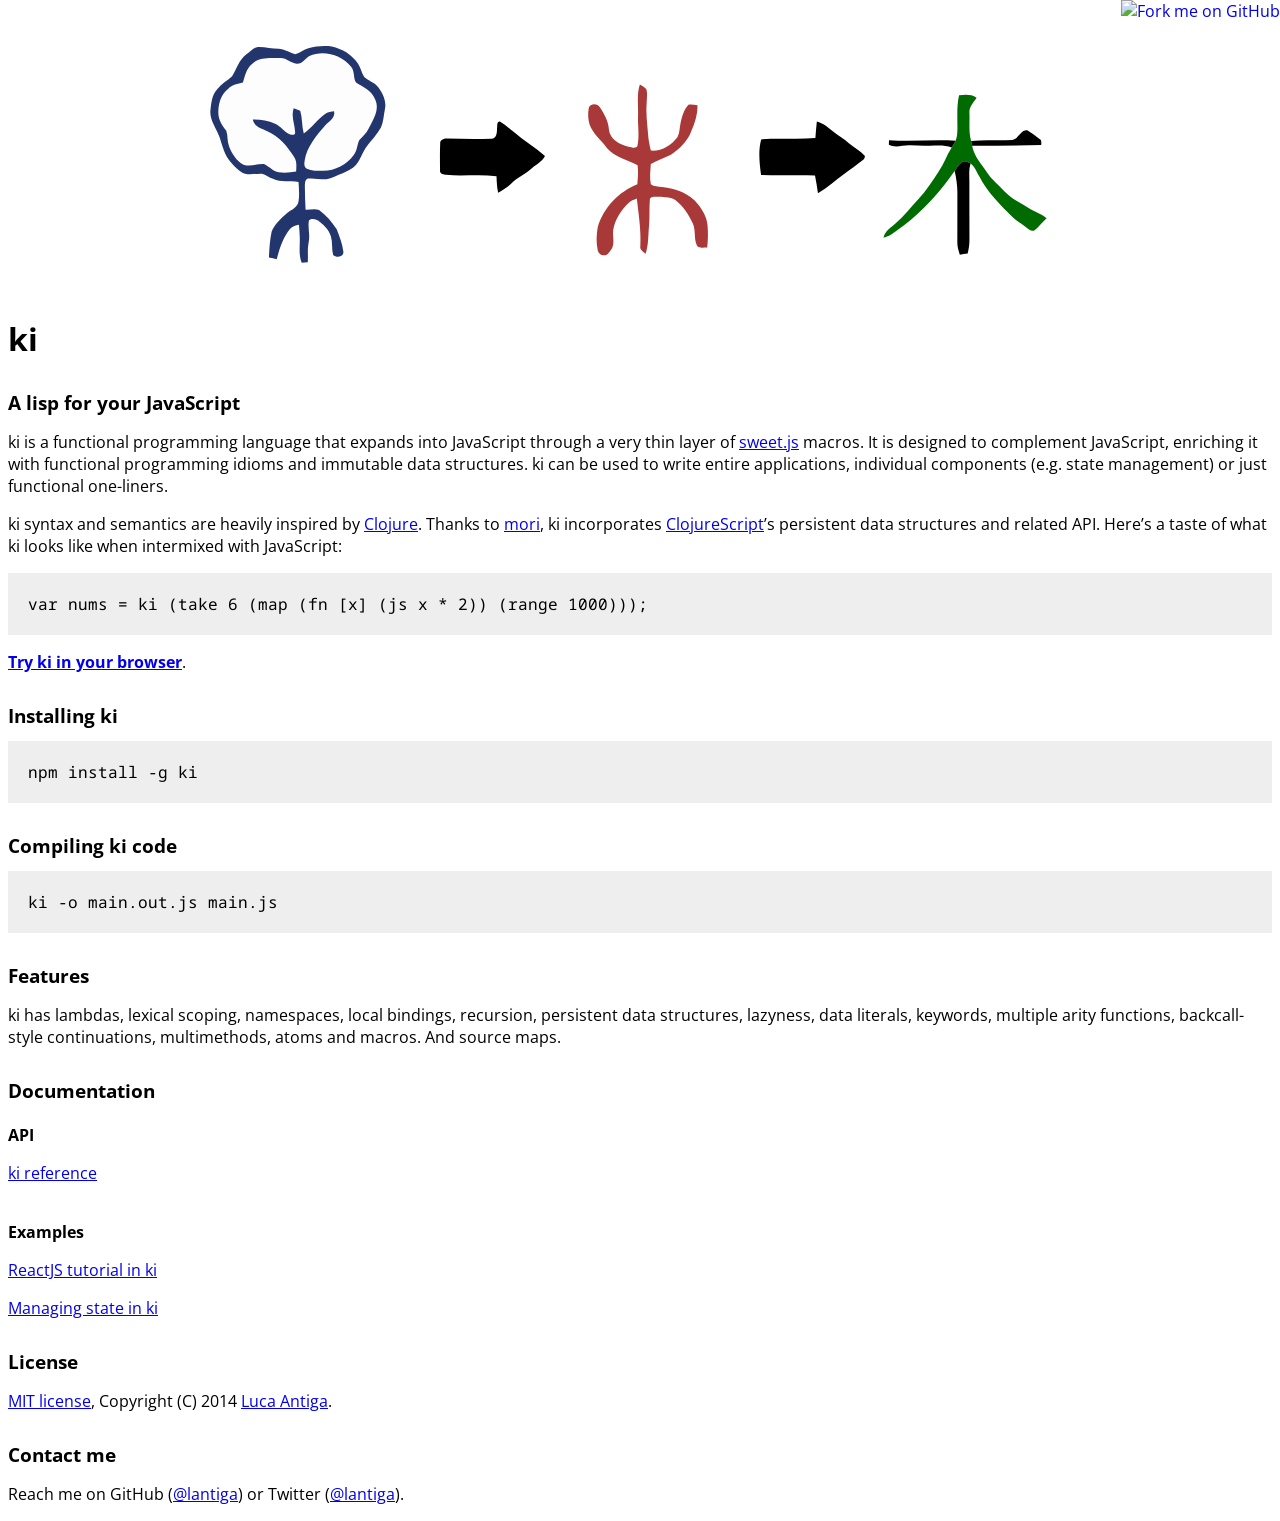
==== ki.docset/Contents/Resources/Documents/index.html @ 3056f5e2 "Initial commit." ====
<!DOCTYPE html>
<html>
    <head>
        <meta charset="utf-8">
        <meta http-equiv="X-UA-Compatible" content="IE=edge,chrome=1">
        <title>ki</title>
        <meta name="viewport" content="width=device-width">

        <link href='http://fonts.googleapis.com/css?family=Droid+Sans+Mono|Open+Sans:400italic,400' rel='stylesheet' type='text/css'>
        <link rel="stylesheet" href="css/syntax.css">
      	
        <link rel="stylesheet" href="css/default.css">

    </head>

    <body>
      <a href="https://github.com/lantiga/ki"><img style="position: absolute; top: 0; right: 0; border: 0;" src="https://github-camo.global.ssl.fastly.net/38ef81f8aca64bb9a64448d0d70f1308ef5341ab/68747470733a2f2f73332e616d617a6f6e6177732e636f6d2f6769746875622f726962626f6e732f666f726b6d655f72696768745f6461726b626c75655f3132313632312e706e67" alt="Fork me on GitHub" data-canonical-src="https://s3.amazonaws.com/github/ribbons/forkme_right_darkblue_121621.png"></a>
    	<div class="pure-g">
        <div class="pure-u-1-5"></div>
    		<div class="pure-u-3-5">
          <a href=""><img height="auto" width="100%" style="margin-top: 20px;" src="images/ki-color.svg" /></a>
          <h1 id="ki">ki</h1>

<h3 id="a-lisp-for-your-javascript">A lisp for your JavaScript</h3>

<p>ki is a functional programming language that expands into JavaScript through a very thin layer of <a href="http://sweetjs.org">sweet.js</a> macros. It is designed to complement JavaScript, enriching it with functional programming idioms and immutable data structures. ki can be used to write entire applications, individual components (e.g. state management) or just functional one-liners.</p>

<p>ki syntax and semantics are heavily inspired by <a href="http://clojure.org">Clojure</a>. Thanks to <a href="http://swannodette.github.io/mori/">mori</a>, ki incorporates <a href="https://github.com/clojure/clojurescript">ClojureScript</a>’s persistent data structures and related API. Here’s a taste of what ki looks like when intermixed with JavaScript:</p>

<pre><code>var nums = ki (take 6 (map (fn [x] (js x * 2)) (range 1000)));
</code></pre>

<p><a href="editor/editor.html"><strong>Try ki in your browser</strong></a>.</p>

<h3 id="installing-ki">Installing ki</h3>

<pre><code>npm install -g ki
</code></pre>

<h3 id="compiling-ki-code">Compiling ki code</h3>

<pre><code>ki -o main.out.js main.js
</code></pre>

<h3 id="features">Features</h3>

<p>ki has lambdas, lexical scoping, namespaces, local bindings, recursion, persistent data structures, lazyness, data literals, keywords, multiple arity functions, backcall-style continuations, multimethods, atoms and macros. And source maps.</p>

<h3 id="documentation">Documentation</h3>

<!-- [ki in 10 minutes]() -->

<h4 id="api">API</h4>

<p><a href="api.html">ki reference</a></p>

<h4 id="examples">Examples</h4>

<p><a href="react.html">ReactJS tutorial in ki</a></p>

<p><a href="https://gist.github.com/lantiga/9855416">Managing state in ki</a></p>

<h3 id="license">License</h3>

<p><a href="http://www.opensource.org/licenses/mit-license.php/">MIT license</a>, Copyright (C) 2014 <a href="http://lantiga.github.io">Luca Antiga</a>.</p>

<h3 id="contact-me">Contact me</h3>

<p>Reach me on GitHub (<a href="https://github.com/lantiga">@lantiga</a>) or Twitter (<a href="http://twitter.com/lantiga">@lantiga</a>).</p>


        </div>
        <div class="pure-u-1-5"></div>
      </div>

      <script type="text/javascript">

        var _gaq = _gaq || [];
        _gaq.push(['_setAccount', 'UA-49216937-1']);
        _gaq.push(['_setDomainName', 'ki-lang.org']);
        _gaq.push(['_trackPageview']);
        
        (function() {
         var ga = document.createElement('script'); ga.type = 'text/javascript'; ga.async = true;
         ga.src = ('https:' == document.location.protocol ? 'https://ssl' : 'http://www') + '.google-analytics.com/ga.js';
         var s = document.getElementsByTagName('script')[0]; s.parentNode.insertBefore(ga, s);
         })();

      </script>

      </body>
      </html>
---- ki.docset/Contents/Resources/Documents/css/syntax.css ----
.highlight  { background: #ffffff; }
.highlight .c { color: #999988; font-style: italic } /* Comment */
.highlight .err { color: #a61717; background-color: #e3d2d2 } /* Error */
.highlight .k { font-weight: bold } /* Keyword */
.highlight .o { font-weight: bold } /* Operator */
.highlight .cm { color: #999988; font-style: italic } /* Comment.Multiline */
.highlight .cp { color: #999999; font-weight: bold } /* Comment.Preproc */
.highlight .c1 { color: #999988; font-style: italic } /* Comment.Single */
.highlight .cs { color: #999999; font-weight: bold; font-style: italic } /* Comment.Special */
.highlight .gd { color: #000000; background-color: #ffdddd } /* Generic.Deleted */
.highlight .gd .x { color: #000000; background-color: #ffaaaa } /* Generic.Deleted.Specific */
.highlight .ge { font-style: italic } /* Generic.Emph */
.highlight .gr { color: #aa0000 } /* Generic.Error */
.highlight .gh { color: #999999 } /* Generic.Heading */
.highlight .gi { color: #000000; background-color: #ddffdd } /* Generic.Inserted */
.highlight .gi .x { color: #000000; background-color: #aaffaa } /* Generic.Inserted.Specific */
.highlight .go { color: #888888 } /* Generic.Output */
.highlight .gp { color: #555555 } /* Generic.Prompt */
.highlight .gs { font-weight: bold } /* Generic.Strong */
.highlight .gu { color: #aaaaaa } /* Generic.Subheading */
.highlight .gt { color: #aa0000 } /* Generic.Traceback */
.highlight .kc { font-weight: bold } /* Keyword.Constant */
.highlight .kd { font-weight: bold } /* Keyword.Declaration */
.highlight .kp { font-weight: bold } /* Keyword.Pseudo */
.highlight .kr { font-weight: bold } /* Keyword.Reserved */
.highlight .kt { color: #445588; font-weight: bold } /* Keyword.Type */
.highlight .m { color: #009999 } /* Literal.Number */
.highlight .s { color: #d14 } /* Literal.String */
.highlight .na { color: #008080 } /* Name.Attribute */
.highlight .nb { color: #0086B3 } /* Name.Builtin */
.highlight .nc { color: #445588; font-weight: bold } /* Name.Class */
.highlight .no { color: #008080 } /* Name.Constant */
.highlight .ni { color: #800080 } /* Name.Entity */
.highlight .ne { color: #990000; font-weight: bold } /* Name.Exception */
.highlight .nf { color: #990000; font-weight: bold } /* Name.Function */
.highlight .nn { color: #555555 } /* Name.Namespace */
.highlight .nt { color: #000080 } /* Name.Tag */
.highlight .nv { color: #008080 } /* Name.Variable */
.highlight .ow { font-weight: bold } /* Operator.Word */
.highlight .w { color: #bbbbbb } /* Text.Whitespace */
.highlight .mf { color: #009999 } /* Literal.Number.Float */
.highlight .mh { color: #009999 } /* Literal.Number.Hex */
.highlight .mi { color: #009999 } /* Literal.Number.Integer */
.highlight .mo { color: #009999 } /* Literal.Number.Oct */
.highlight .sb { color: #d14 } /* Literal.String.Backtick */
.highlight .sc { color: #d14 } /* Literal.String.Char */
.highlight .sd { color: #d14 } /* Literal.String.Doc */
.highlight .s2 { color: #d14 } /* Literal.String.Double */
.highlight .se { color: #d14 } /* Literal.String.Escape */
.highlight .sh { color: #d14 } /* Literal.String.Heredoc */
.highlight .si { color: #d14 } /* Literal.String.Interpol */
.highlight .sx { color: #d14 } /* Literal.String.Other */
.highlight .sr { color: #009926 } /* Literal.String.Regex */
.highlight .s1 { color: #d14 } /* Literal.String.Single */
.highlight .ss { color: #990073 } /* Literal.String.Symbol */
.highlight .bp { color: #999999 } /* Name.Builtin.Pseudo */
.highlight .vc { color: #008080 } /* Name.Variable.Class */
.highlight .vg { color: #008080 } /* Name.Variable.Global */
.highlight .vi { color: #008080 } /* Name.Variable.Instance */
.highlight .il { color: #009999 } /* Literal.Number.Integer.Long */
---- ki.docset/Contents/Resources/Documents/css/default.css ----
body {
  font-size: medium;
}

html, button, input, select, textarea,
.pure-g [class *= "pure-u"],
.pure-g-r [class *= "pure-u"] {
  font-family: 'Open Sans', sans-serif;
}

h3 {
  margin-top: 30px;
  margin-bottom: 0px;
}

h4 {
  display: inline-block;
  margin-bottom: 0;
}

h5 {
  margin-bottom: 0;
  display: inline-block;
  margin-left: 30px;
  font-weight: normal;
}

pre {
  background-color: #eeeeee;
  padding: 20px;
}

code {
  font-family: 'Droid Sans Mono', monospace, serif;
}
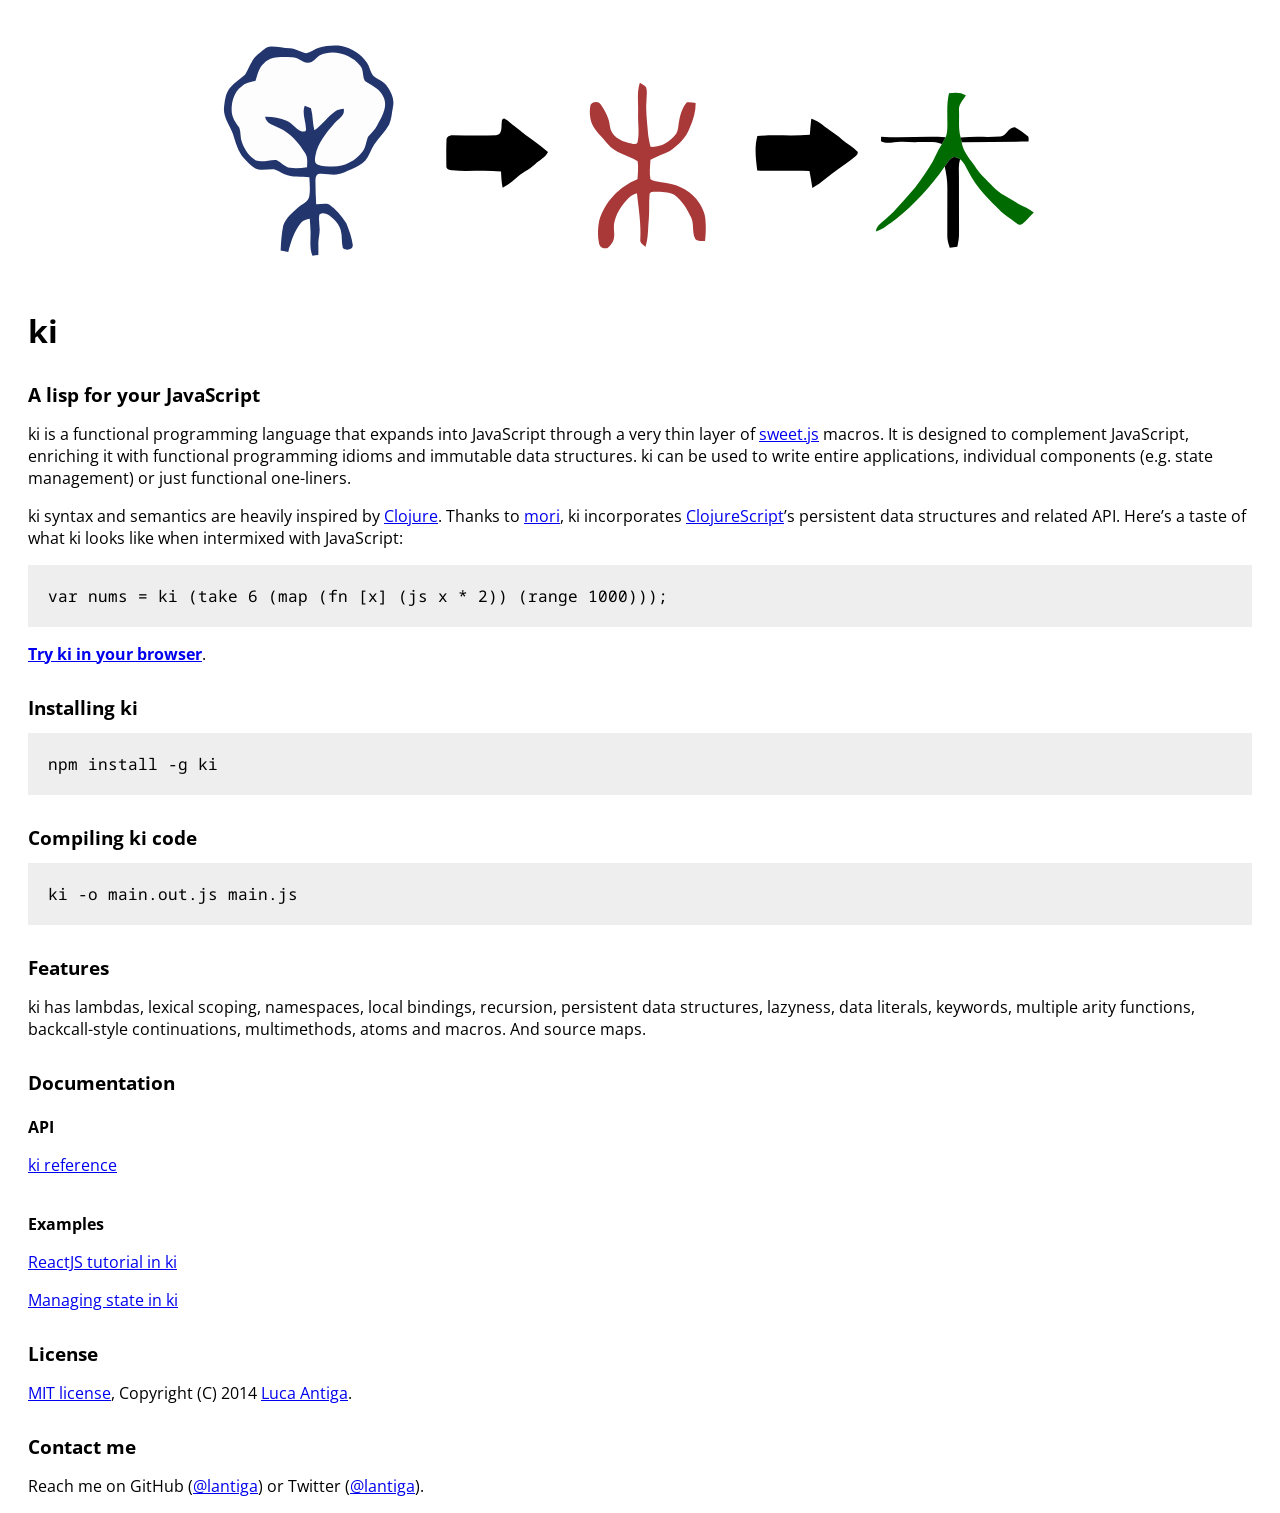
==== commit 72b03dc5: "Improved styling." ====
--- a/ki.docset/Contents/Resources/Documents/index.html
+++ b/ki.docset/Contents/Resources/Documents/index.html
@@ -9,12 +9,12 @@
         <link href='http://fonts.googleapis.com/css?family=Droid+Sans+Mono|Open+Sans:400italic,400' rel='stylesheet' type='text/css'>
         <link rel="stylesheet" href="css/syntax.css">
       	
-        <link rel="stylesheet" href="css/default.css">
+        <link rel="stylesheet" href="css/default.css"><link rel="stylesheet" href="css/styles.css">
 
     </head>
 
     <body>
-      <a href="https://github.com/lantiga/ki"><img style="position: absolute; top: 0; right: 0; border: 0;" src="https://github-camo.global.ssl.fastly.net/38ef81f8aca64bb9a64448d0d70f1308ef5341ab/68747470733a2f2f73332e616d617a6f6e6177732e636f6d2f6769746875622f726962626f6e732f666f726b6d655f72696768745f6461726b626c75655f3132313632312e706e67" alt="Fork me on GitHub" data-canonical-src="https://s3.amazonaws.com/github/ribbons/forkme_right_darkblue_121621.png"></a>
+
     	<div class="pure-g">
         <div class="pure-u-1-5"></div>
     		<div class="pure-u-3-5">
--- a/ki.docset/Contents/Resources/Documents/css/styles.css
+++ b/ki.docset/Contents/Resources/Documents/css/styles.css
@@ -0,0 +1,3 @@
+body {
+  padding: 0 20px;
+}
